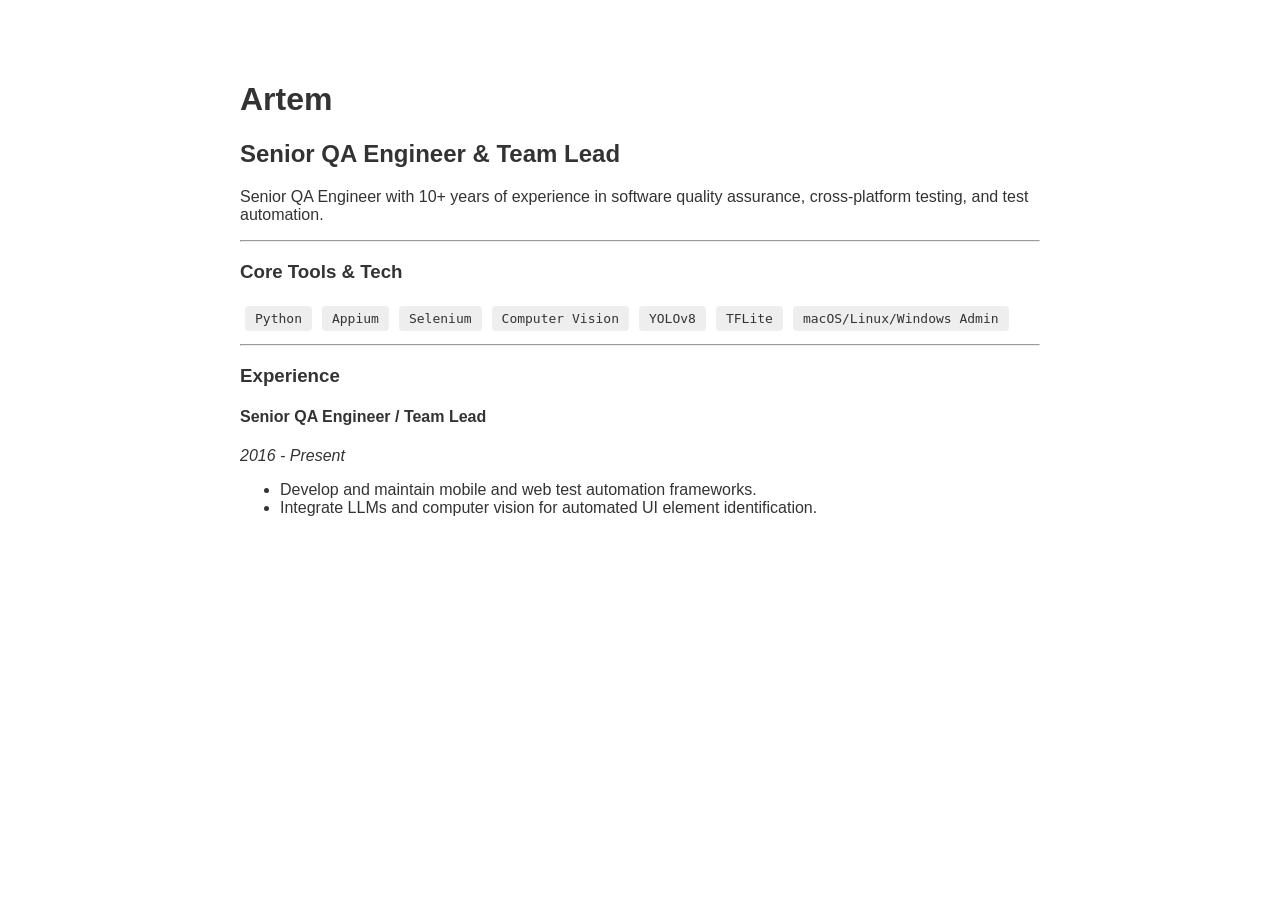
==== index.html @ fc78706f "Initial commit of dynamic CV" ====
<!DOCTYPE html>
<html lang="en">
<head>
    <meta charset="UTF-8">
    <meta name="viewport" content="width=device-width, initial-scale=1.0">
    <title>Dynamic CV</title>
    <style>
        body {
            font-family: Arial, sans-serif;
            max-width: 800px;
            margin: 40px auto;
            padding: 20px;
            color: #333;
        }
        .skill-tag {
            display: inline-block;
            background: #eee;
            padding: 5px 10px;
            margin: 5px;
            border-radius: 4px;
            font-family: monospace;
        }
        
        /* --- RABBIT ANIMATION CSS --- */
        #bugs-bunny-animation {
            display: none; 
            position: fixed; 
            bottom: 0; 
            right: 40px;
            z-index: 1000; 
            /* You may need to increase this width if your combined image is wide */
            width: 300px;
            height: 250px;
        }

        .rabbit {
            position: absolute;
            bottom: 0;
            right: 0;
            width: 100%; 
            height: 100%;
            /* Ensure the name matches your new combined image */
            background: url('bugs.png') no-repeat bottom right/contain;
            animation: slideUp 1s ease forwards;
        }

        @keyframes slideUp {
            from { transform: translateY(100%); opacity: 0; }
            to { transform: translateY(0); opacity: 1; }
        }

        .speech-bubble {
            position: absolute;
            /* Adjust this value if the speech bubble overlaps your new image */
            bottom: 210px; 
            left: 50%;
            transform: translateX(-50%);
            background: #fff;
            border: 2px solid #333;
            border-radius: 10px;
            padding: 10px 15px;
            font-family: sans-serif;
            font-weight: bold;
            font-size: 14px;
            width: max-content;
            text-align: center;
            box-shadow: 2px 2px 5px rgba(0,0,0,0.2);
        }

        .speech-bubble::after {
            content: '';
            position: absolute;
            bottom: -20px;
            left: 50%;
            transform: translateX(-50%);
            border-width: 10px;
            border-style: solid;
            border-color: #333 transparent transparent transparent;
        }
        
        .speech-bubble::before {
            content: '';
            position: absolute;
            bottom: -16px;
            left: 50%;
            transform: translateX(-50%);
            border-width: 8px;
            border-style: solid;
            border-color: #fff transparent transparent transparent;
            z-index: 1;
        }
    </style>
</head>
<body>

    <header id="header-section"></header>
    <section id="skills-section"></section>
    <section id="experience-section"></section>

    <!-- The Animation Wrapper -->
    <div id="bugs-bunny-animation">
        <!-- The Rabbit & Speech Bubble -->
        <div class="rabbit">
            <div class="speech-bubble">TIME IS MONEY, DOC!<br>Make an offer!</div>
        </div>
    </div>

    <script src="app.js"></script>
</body>
</html>
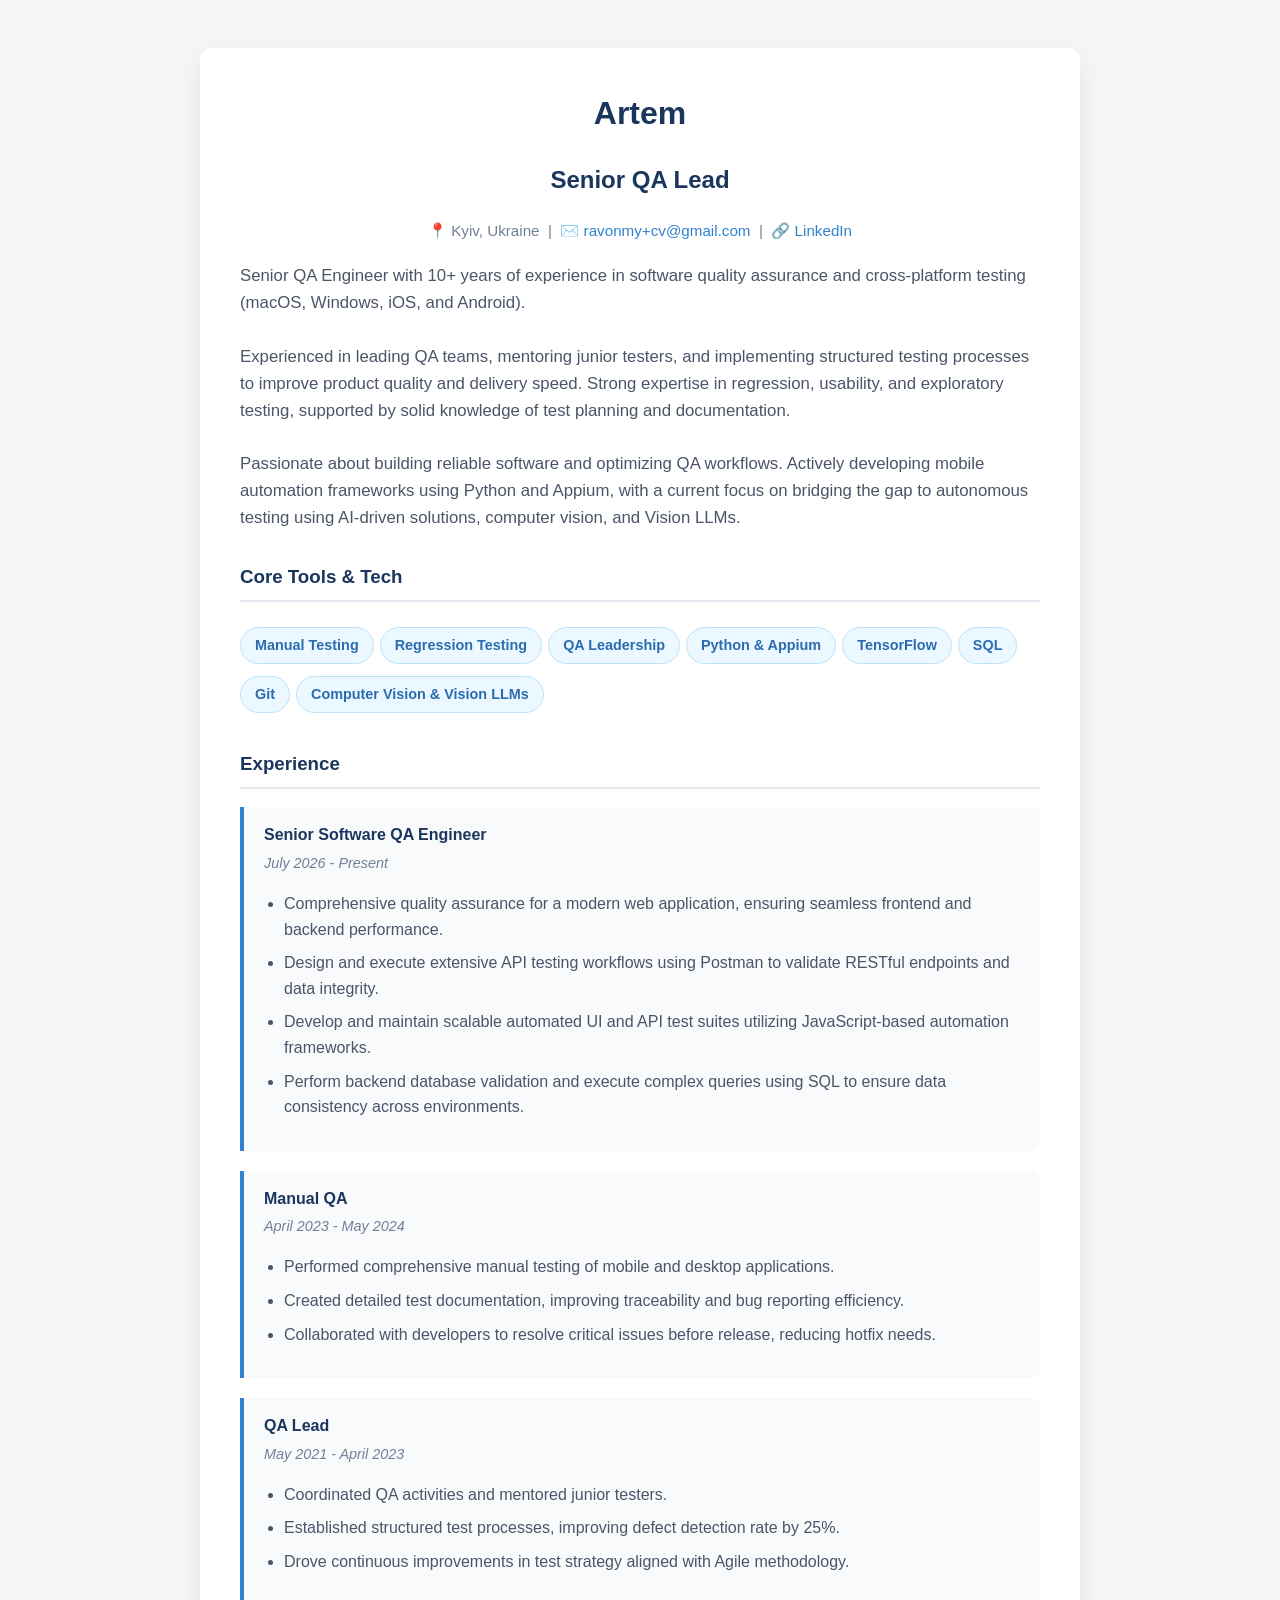
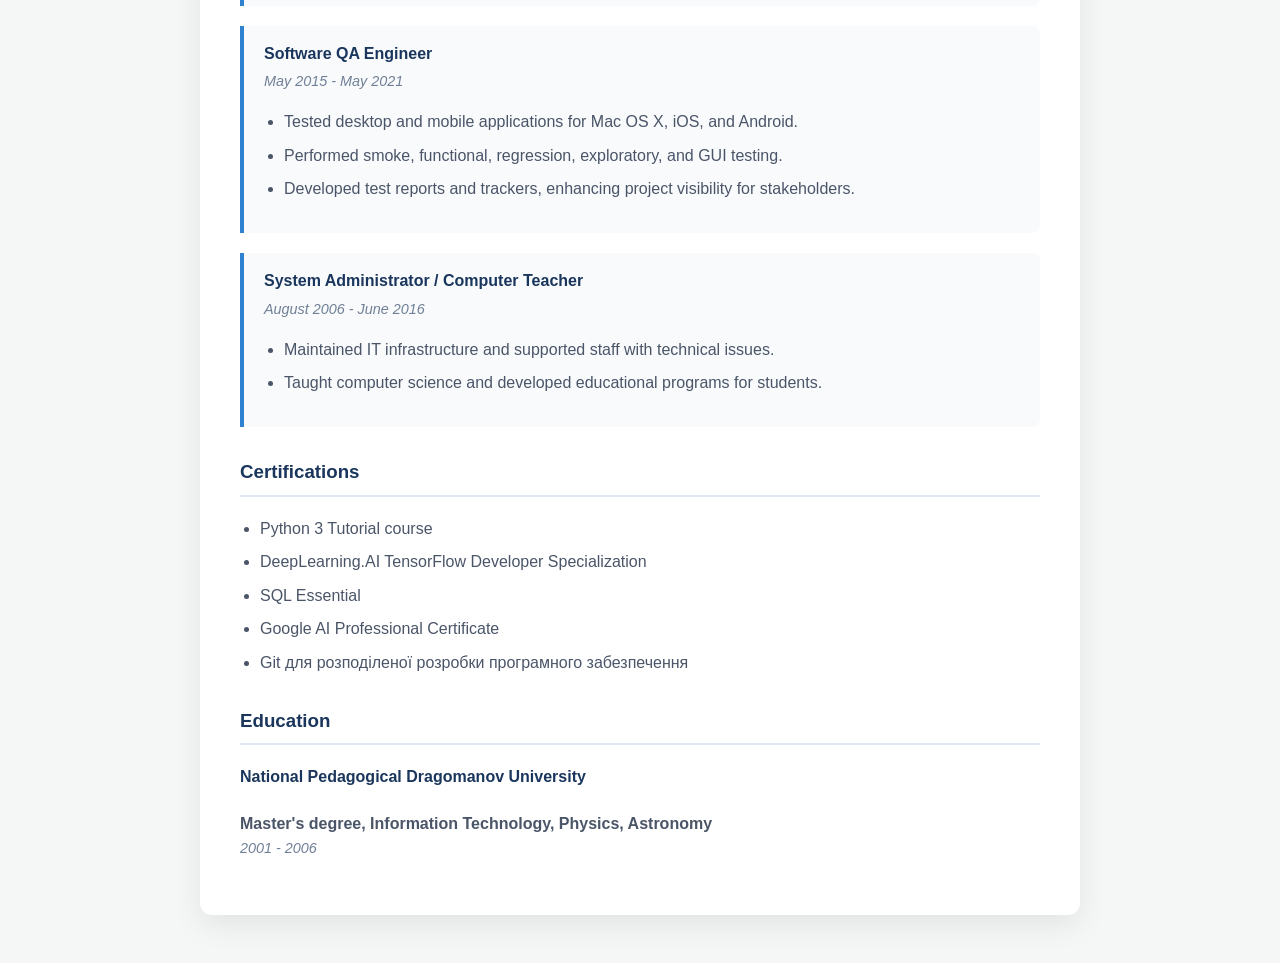
==== commit b76e9edd: "Pushing missing updates" ====
--- a/index.html
+++ b/index.html
@@ -3,103 +3,21 @@
 <head>
     <meta charset="UTF-8">
     <meta name="viewport" content="width=device-width, initial-scale=1.0">
-    <title>Dynamic CV</title>
-    <style>
-        body {
-            font-family: Arial, sans-serif;
-            max-width: 800px;
-            margin: 40px auto;
-            padding: 20px;
-            color: #333;
-        }
-        .skill-tag {
-            display: inline-block;
-            background: #eee;
-            padding: 5px 10px;
-            margin: 5px;
-            border-radius: 4px;
-            font-family: monospace;
-        }
-        
-        /* --- RABBIT ANIMATION CSS --- */
-        #bugs-bunny-animation {
-            display: none; 
-            position: fixed; 
-            bottom: 0; 
-            right: 40px;
-            z-index: 1000; 
-            /* You may need to increase this width if your combined image is wide */
-            width: 300px;
-            height: 250px;
-        }
-
-        .rabbit {
-            position: absolute;
-            bottom: 0;
-            right: 0;
-            width: 100%; 
-            height: 100%;
-            /* Ensure the name matches your new combined image */
-            background: url('bugs.png') no-repeat bottom right/contain;
-            animation: slideUp 1s ease forwards;
-        }
-
-        @keyframes slideUp {
-            from { transform: translateY(100%); opacity: 0; }
-            to { transform: translateY(0); opacity: 1; }
-        }
-
-        .speech-bubble {
-            position: absolute;
-            /* Adjust this value if the speech bubble overlaps your new image */
-            bottom: 210px; 
-            left: 50%;
-            transform: translateX(-50%);
-            background: #fff;
-            border: 2px solid #333;
-            border-radius: 10px;
-            padding: 10px 15px;
-            font-family: sans-serif;
-            font-weight: bold;
-            font-size: 14px;
-            width: max-content;
-            text-align: center;
-            box-shadow: 2px 2px 5px rgba(0,0,0,0.2);
-        }
-
-        .speech-bubble::after {
-            content: '';
-            position: absolute;
-            bottom: -20px;
-            left: 50%;
-            transform: translateX(-50%);
-            border-width: 10px;
-            border-style: solid;
-            border-color: #333 transparent transparent transparent;
-        }
-        
-        .speech-bubble::before {
-            content: '';
-            position: absolute;
-            bottom: -16px;
-            left: 50%;
-            transform: translateX(-50%);
-            border-width: 8px;
-            border-style: solid;
-            border-color: #fff transparent transparent transparent;
-            z-index: 1;
-        }
-    </style>
+    <title>Dynamic CV | Artem</title>
+    
+    <!-- This links your external CSS file -->
+    <link rel="stylesheet" href="styles.css">
 </head>
 <body>
 
-    <header id="header-section"></header>
-    <section id="skills-section"></section>
-    <section id="experience-section"></section>
+    <div id="cv-container">
+        <header id="header-section"></header>
+        <section id="skills-section"></section>
+        <section id="experience-section"></section>
+    </div>
 
     <!-- The Animation Wrapper -->
     <div id="bugs-bunny-animation">
-        <!-- The Rabbit & Speech Bubble -->
         <div class="rabbit">
             <div class="speech-bubble">TIME IS MONEY, DOC!<br>Make an offer!</div>
         </div>
--- a/styles.css
+++ b/styles.css
@@ -0,0 +1,148 @@
+/* --- GLOBAL STYLES --- */
+body {
+    font-family: 'Segoe UI', Roboto, Helvetica, Arial, sans-serif;
+    background-color: #f4f7f6;
+    color: #333;
+    line-height: 1.6;
+    padding: 20px;
+}
+
+#cv-container {
+    max-width: 800px;
+    margin: 20px auto;
+    background: #ffffff;
+    padding: 40px;
+    border-radius: 12px;
+    box-shadow: 0 10px 30px rgba(0,0,0,0.08);
+}
+
+h1, h2, h3, h4 {
+    color: #1a365d;
+    margin-top: 0;
+}
+
+h3 {
+    border-bottom: 2px solid #e2e8f0;
+    padding-bottom: 8px;
+    margin-top: 30px;
+}
+
+ul {
+    padding-left: 20px;
+    color: #4a5568;
+}
+
+li {
+    margin-bottom: 8px;
+}
+
+/* --- HEADER SECTION --- */
+#header-section {
+    text-align: center;
+    margin-bottom: 30px;
+}
+
+#header-section p {
+    text-align: left;
+    color: #4a5568;
+    font-size: 1.05em;
+    margin-top: 20px;
+}
+
+/* --- SKILLS SECTION --- */
+.skill-tag {
+    display: inline-block;
+    background: #ebf8ff;
+    color: #2b6cb0;
+    padding: 6px 14px;
+    margin: 6px 6px 6px 0;
+    border-radius: 20px;
+    font-size: 0.9em;
+    font-weight: 600;
+    border: 1px solid #bee3f8;
+}
+
+/* --- EXPERIENCE SECTION --- */
+.job {
+    background: #f8fafc;
+    border-left: 4px solid #3182ce;
+    padding: 15px 20px;
+    margin-bottom: 20px;
+    border-radius: 0 8px 8px 0;
+}
+
+.job h4 {
+    margin-bottom: 4px;
+}
+
+.job p {
+    margin-top: 0;
+    color: #718096;
+    font-size: 0.9em;
+}
+
+/* --- RABBIT ANIMATION CSS --- */
+#bugs-bunny-animation {
+    display: none; 
+    position: fixed; 
+    bottom: 0; 
+    right: 40px;
+    z-index: 1000; 
+    width: 300px;
+    height: 250px;
+}
+
+.rabbit {
+    position: absolute;
+    bottom: 0;
+    right: 0;
+    width: 100%; 
+    height: 100%;
+    background: url('bugs.png') no-repeat bottom right/contain;
+    animation: slideUp 1s ease forwards;
+}
+
+@keyframes slideUp {
+    from { transform: translateY(100%); opacity: 0; }
+    to { transform: translateY(0); opacity: 1; }
+}
+
+.speech-bubble {
+    position: absolute;
+    bottom: 210px; 
+    left: 50%;
+    transform: translateX(-50%);
+    background: #fff;
+    border: 2px solid #1a365d;
+    color: #1a365d;
+    border-radius: 10px;
+    padding: 10px 15px;
+    font-weight: bold;
+    font-size: 14px;
+    width: max-content;
+    text-align: center;
+    box-shadow: 2px 4px 10px rgba(0,0,0,0.15);
+}
+
+.speech-bubble::after {
+    content: '';
+    position: absolute;
+    bottom: -20px;
+    left: 50%;
+    transform: translateX(-50%);
+    border-width: 10px;
+    border-style: solid;
+    border-color: #1a365d transparent transparent transparent;
+}
+
+.speech-bubble::before {
+    content: '';
+    position: absolute;
+    bottom: -16px;
+    left: 50%;
+    transform: translateX(-50%);
+    border-width: 8px;
+    border-style: solid;
+    border-color: #fff transparent transparent transparent;
+    z-index: 1;
+}
